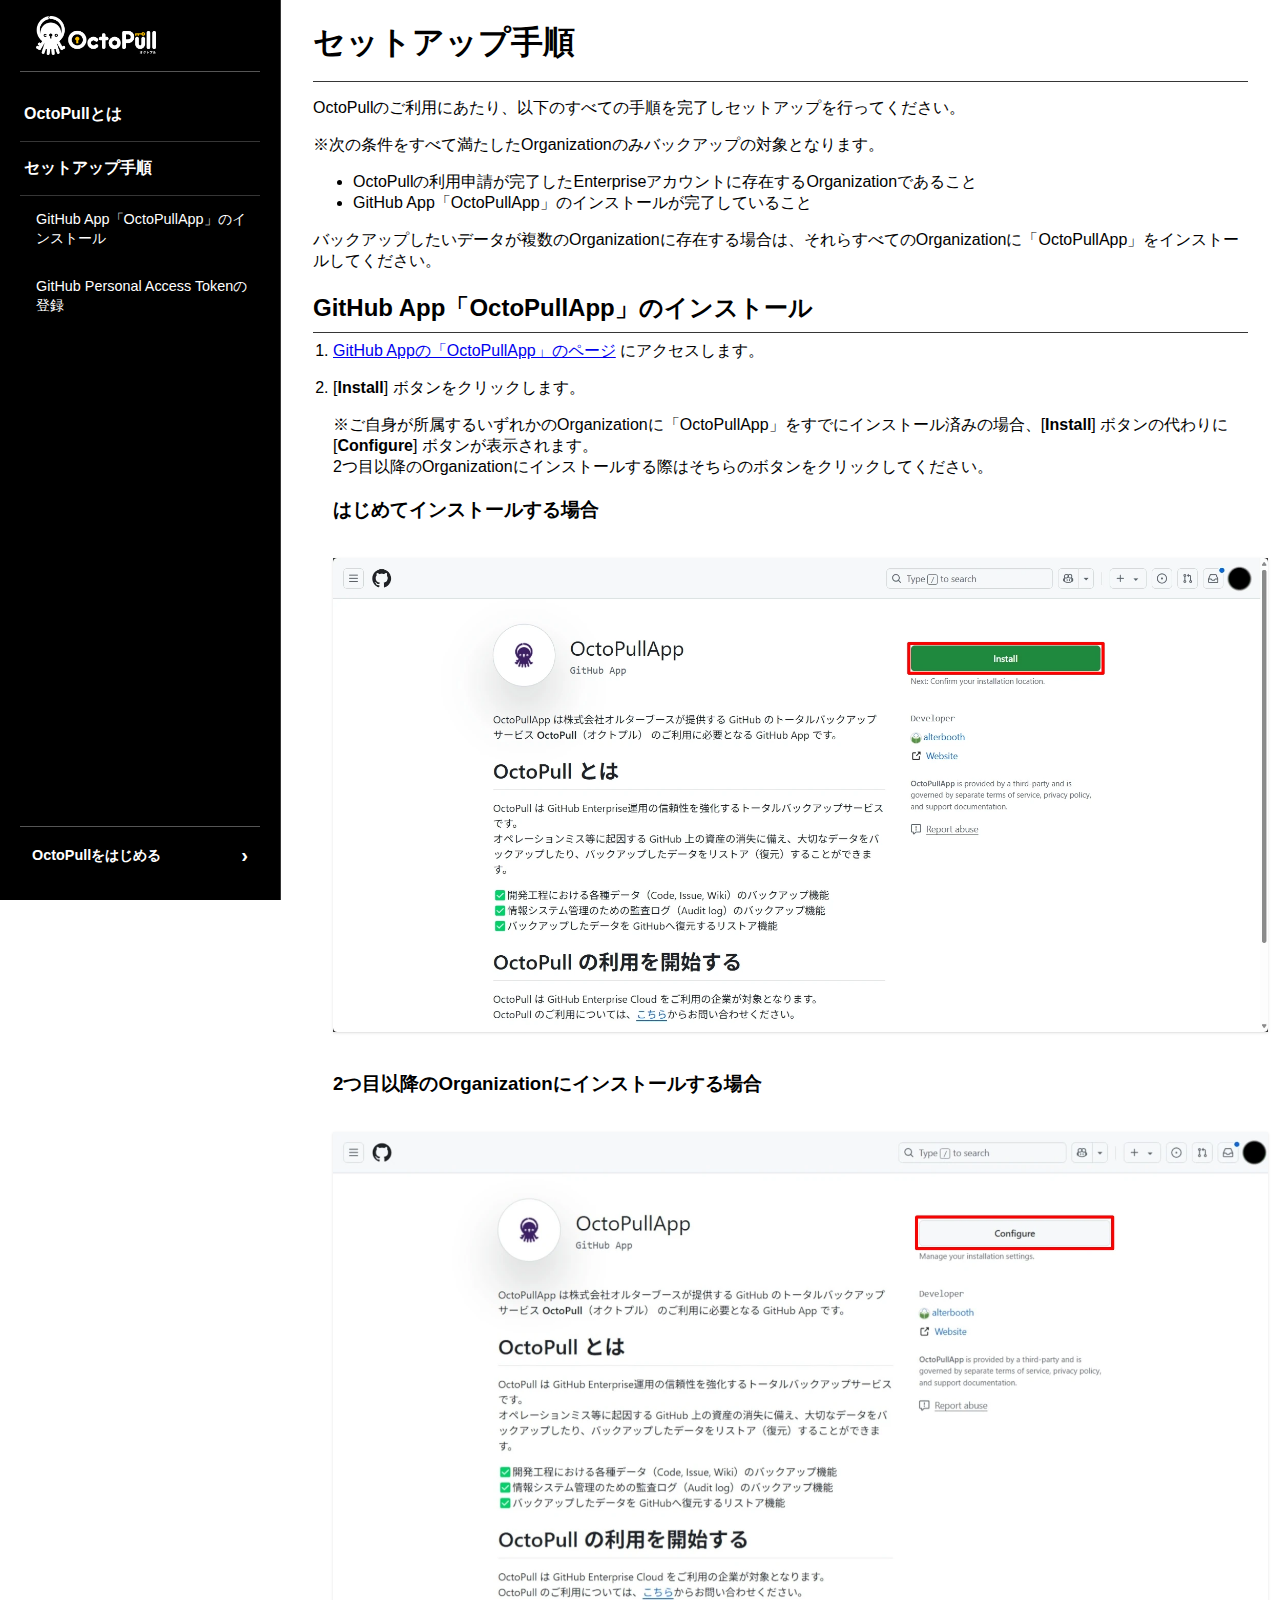
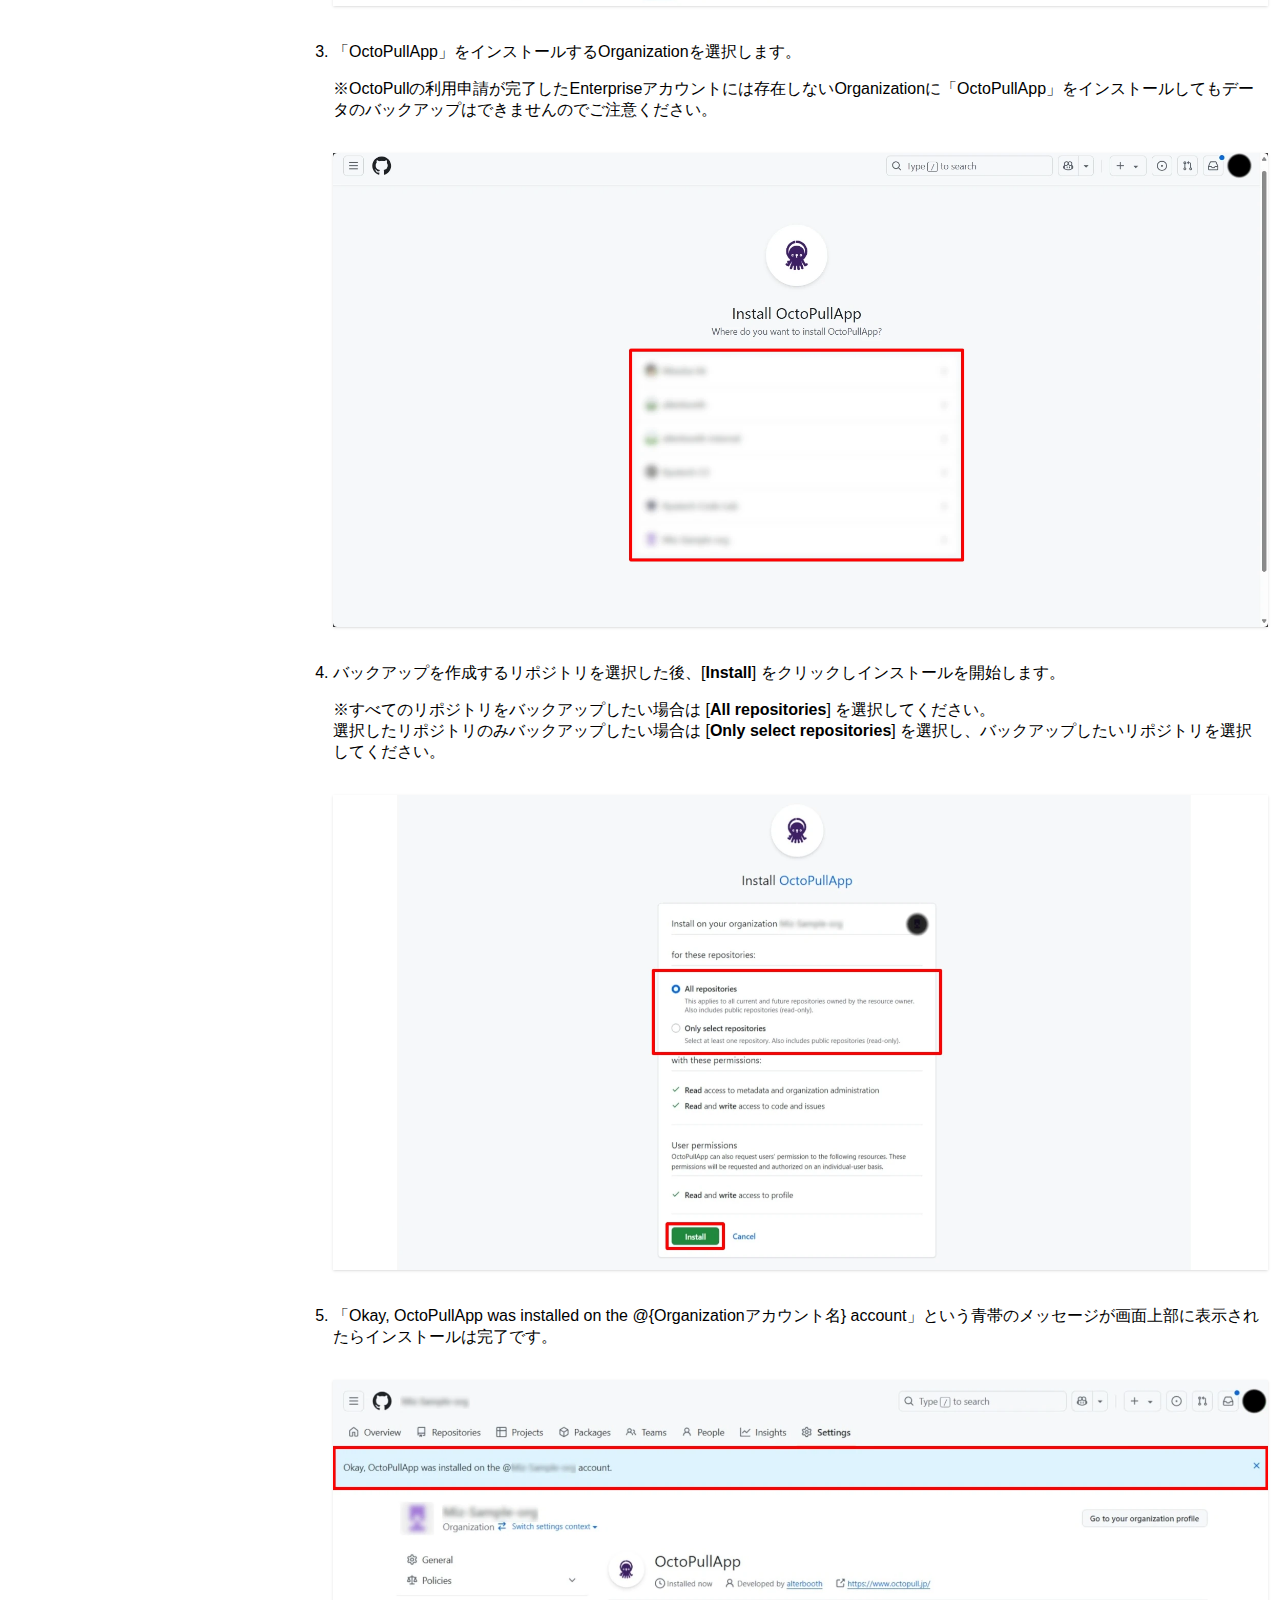
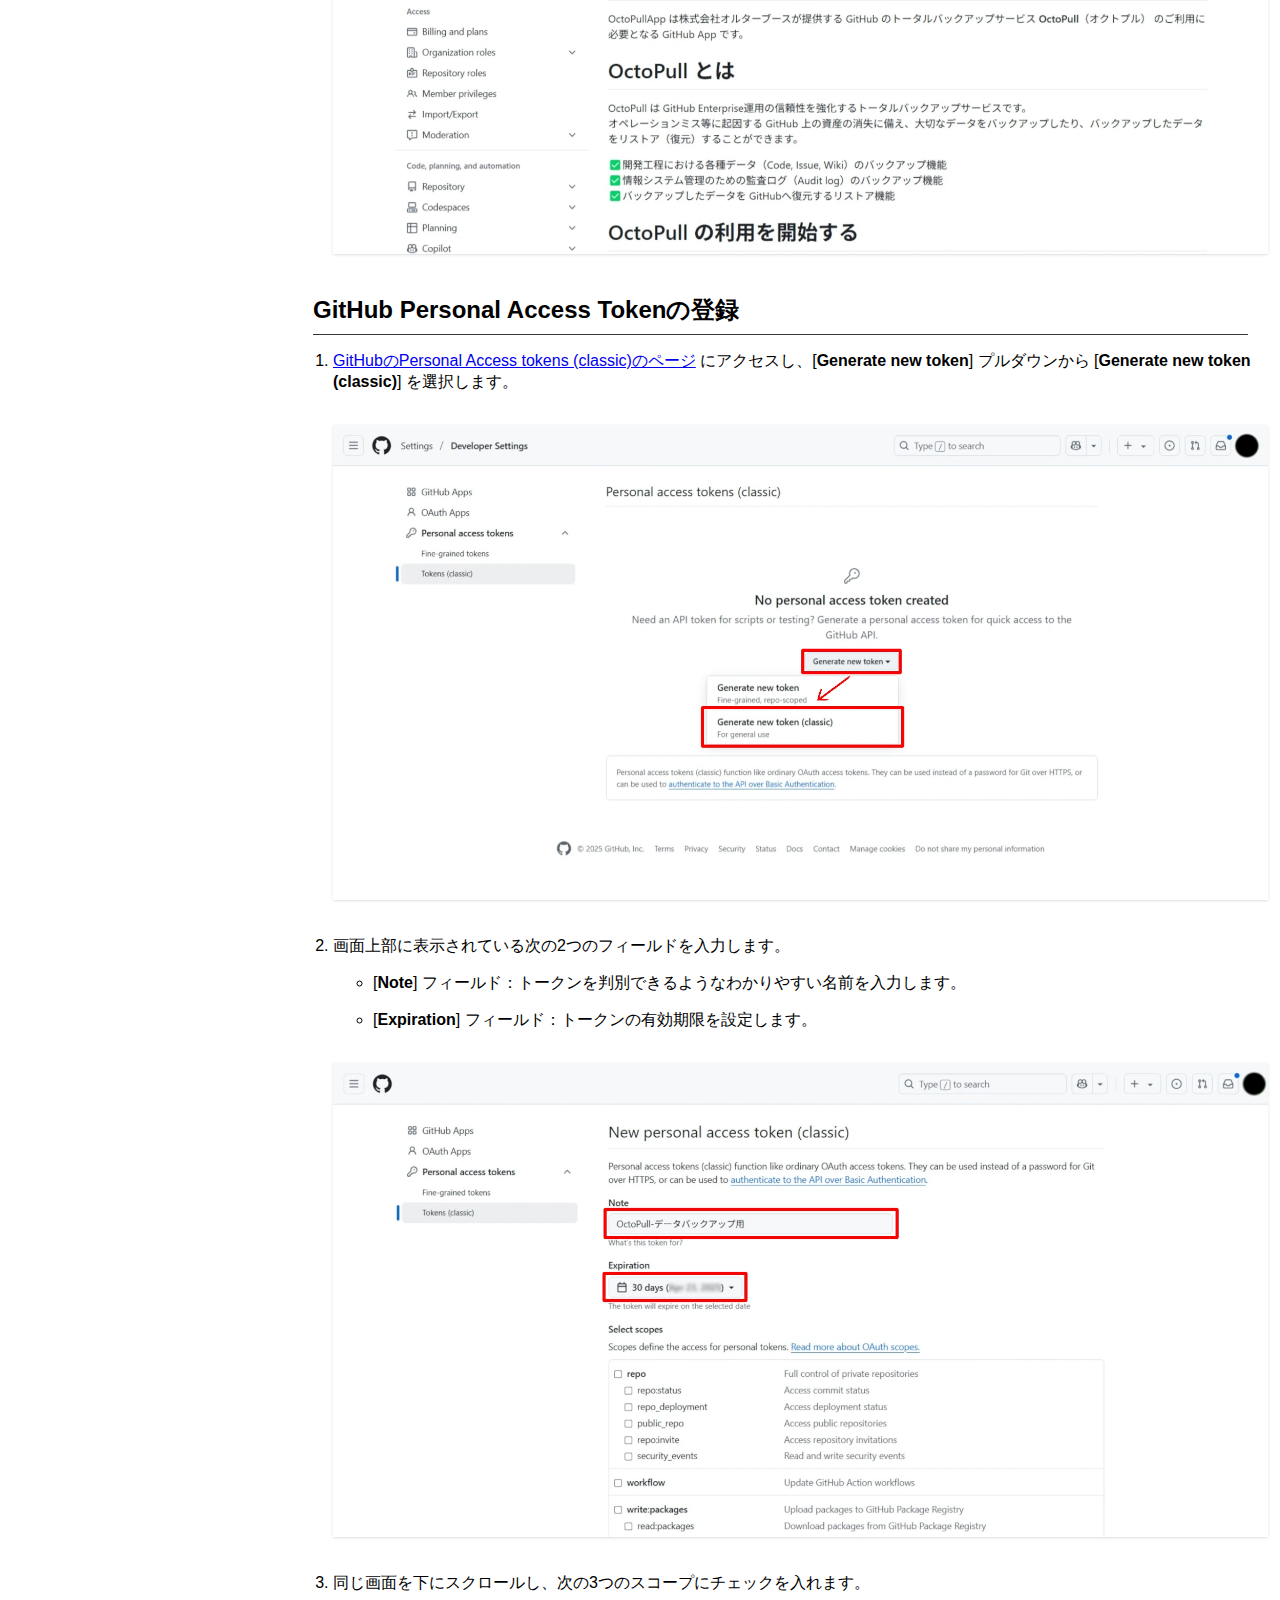
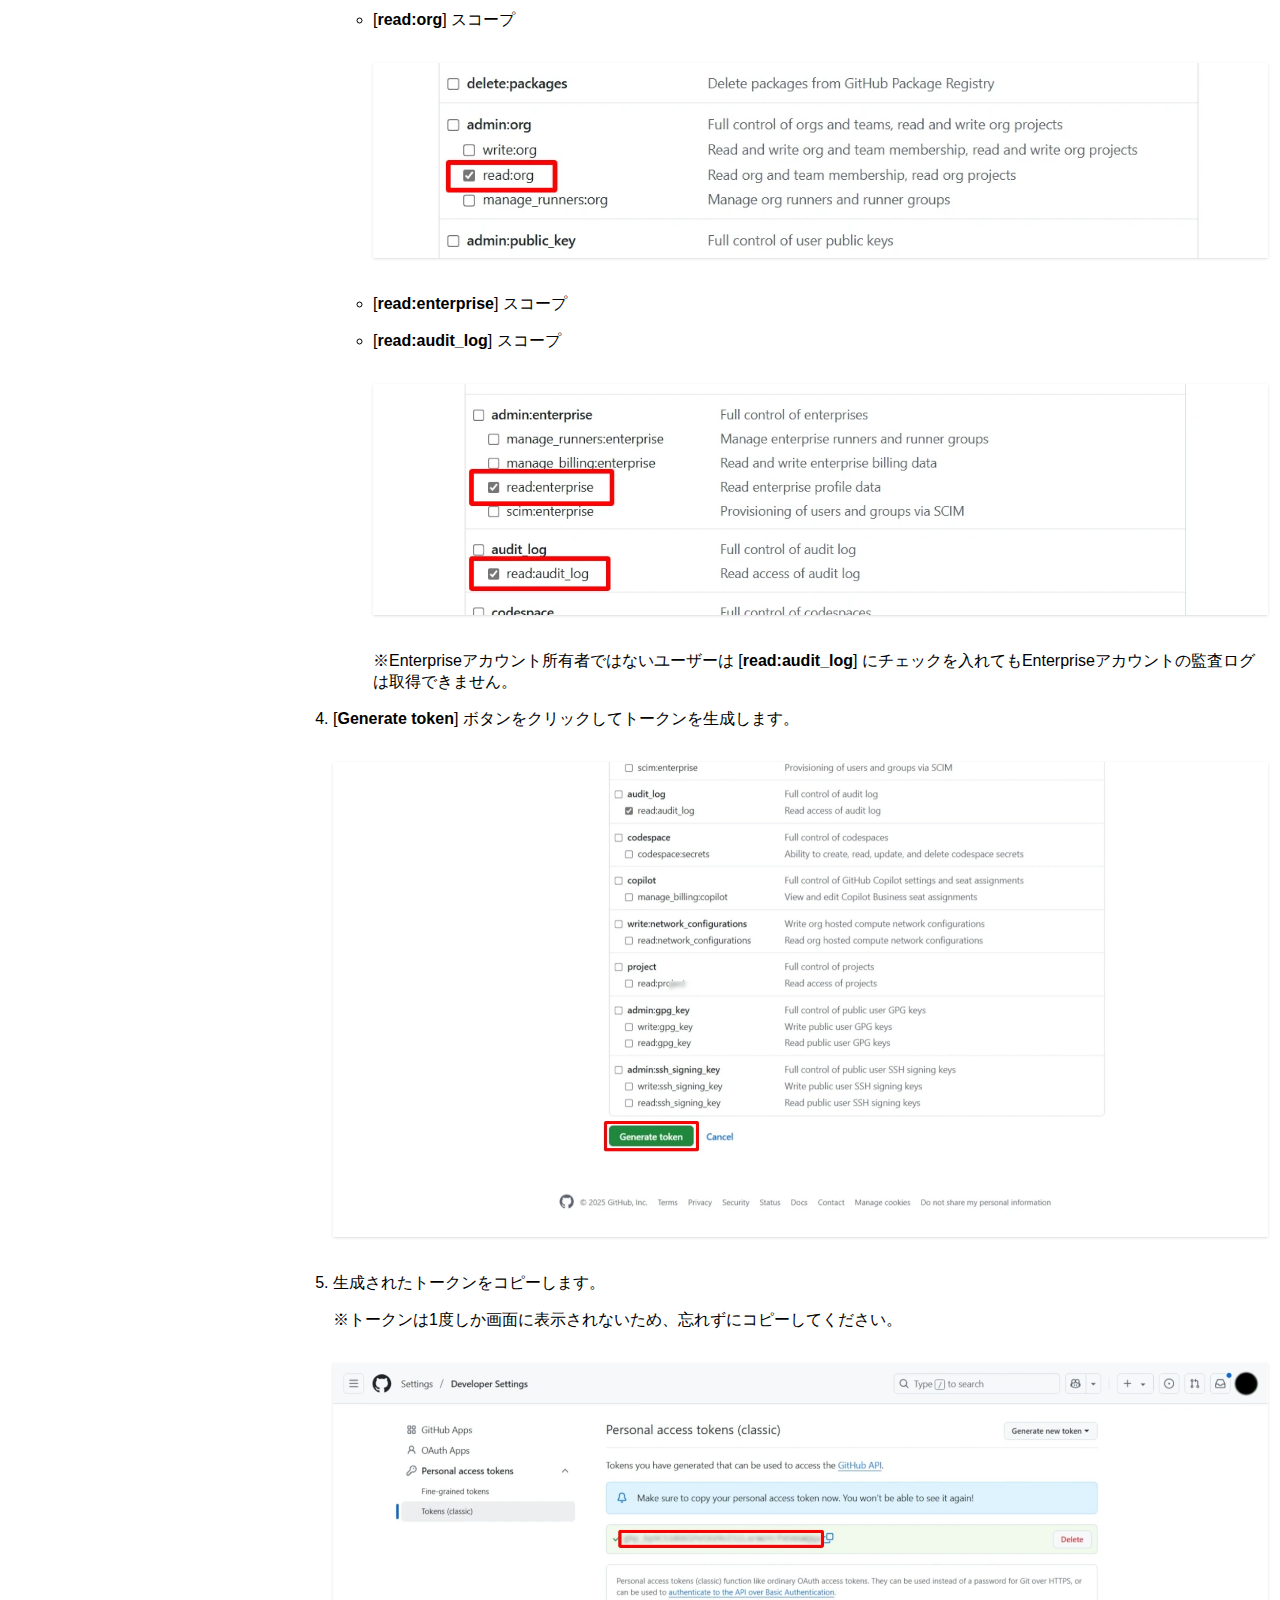
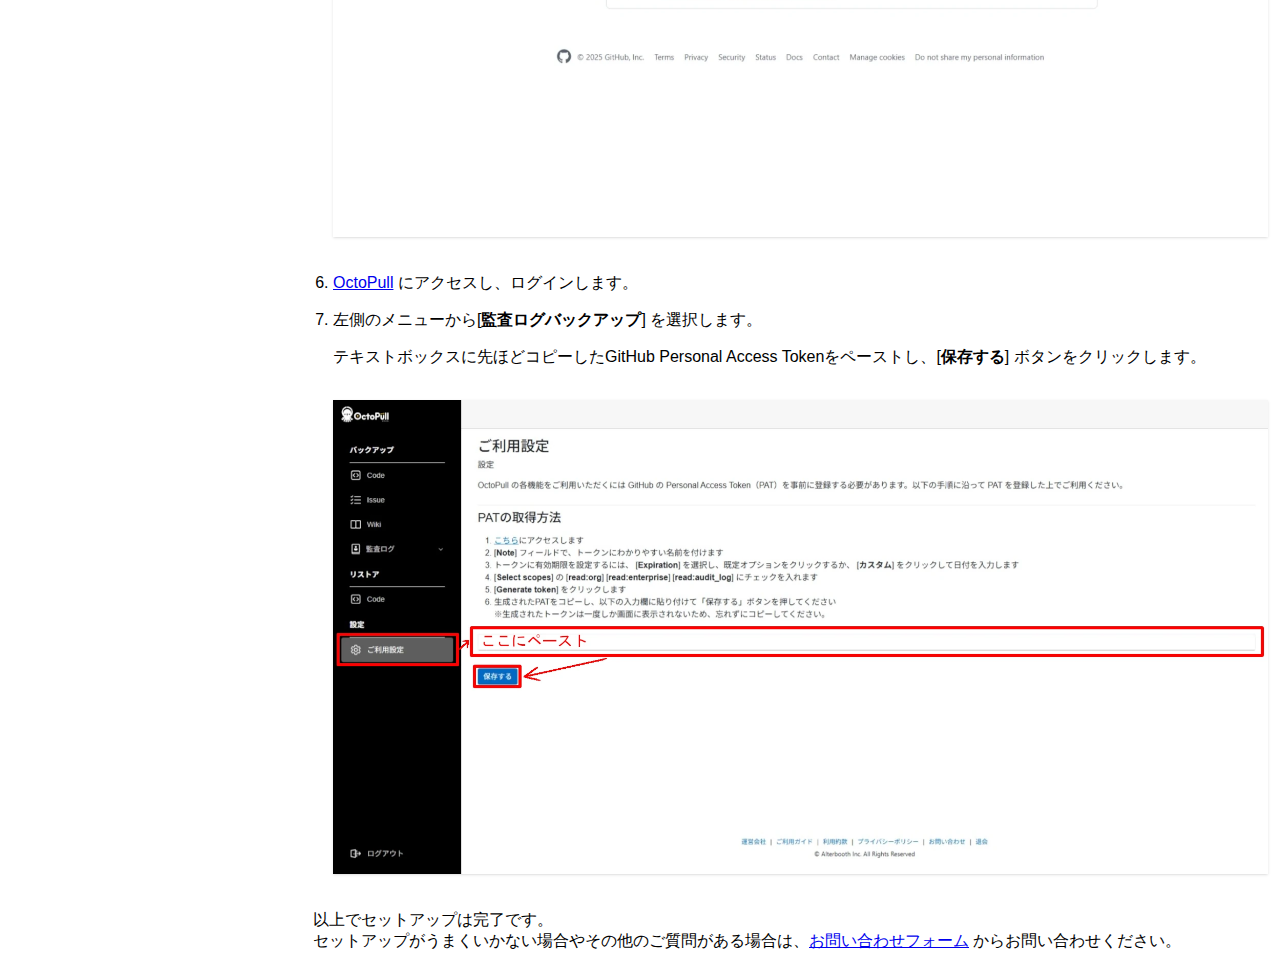
==== setup.html @ 58e3cc3b "[modify] #7 setup.htmlにトップページへのリンクを追加" ====
<!DOCTYPE html>
<html lang="ja">
<head>
  <meta charset="UTF-8">
  <meta name="viewport" content="width=device-width, initial-scale=1.0">
  <title>セットアップ手順</title>
  <link rel="stylesheet" href="./styles.css">
</head>
<body>
  <div class="container">
    <nav class="sidebar">
      <div class="sidebar-header">
        <a href="https://www.octopull.jp/" class="logo-link">
          <img src="./images/icons/Octopull_icon.png" alt="OctoPull Logo" class="logo-image">
        </a>
      </div>
      <ul class="nav-list">
        <li class="nav-item">
          <a href="/index.html" class="nav-link">OctoPullとは</a>
          <a href="#setup" class="nav-link">セットアップ手順</a>
          <ul class="nav-sublist">
            <li class="nav-item">
              <a href="#github-app" class="nav-link">GitHub App「OctoPullApp」のインストール</a>
            </li>
            <li class="nav-item">
              <a href="#personal-token" class="nav-link">GitHub Personal Access Tokenの登録</a>
            </li>
          </ul>
        </li>
      </ul>
      <div class="sidebar-footer">
        <a href="https://www.octopull.jp/" class="nav-link">OctoPullをはじめる</a>
      </div>
    </nav>
    <main>
      <h1 id="setup">セットアップ手順</h1>
      <p>OctoPullのご利用にあたり、以下のすべての手順を完了しセットアップを行ってください。</p>
      <aside>
        <p>
          ※次の条件をすべて満たしたOrganizationのみバックアップの対象となります。
          <ul>
            <li>OctoPullの利用申請が完了したEnterpriseアカウントに存在するOrganizationであること</li>
            <li>GitHub App「OctoPullApp」のインストールが完了していること</li>
          </ul>
          バックアップしたいデータが複数のOrganizationに存在する場合は、それらすべてのOrganizationに「OctoPullApp」をインストールしてください。
        </p>
      </aside>
      <h2 id="github-app">GitHub App「OctoPullApp」のインストール</h2>
      <ol class="guide">
        <li>
          <a href="https://github.com/apps/octopullapp" target="_blank" rel="noopener noreferrer">GitHub Appの「OctoPullApp」のページ</a>
          にアクセスします。
        </li>
        <li>
          <p>[<b>Install</b>] ボタンをクリックします。</p>
          <aside>
            <p>※ご自身が所属するいずれかのOrganizationに「OctoPullApp」をすでにインストール済みの場合、[<b>Install</b>] ボタンの代わりに [<b>Configure</b>] ボタンが表示されます。
              <br/>
              2つ目以降のOrganizationにインストールする際はそちらのボタンをクリックしてください。
            </p>
          </aside>
        <h3>はじめてインストールする場合</h3>
          <img src="./images/how-to-start-01.webp" alt="GitHub Appの「OctoPullApp」のページ画面" class="screen-shot" />
        <h3>2つ目以降のOrganizationにインストールする場合</h3>
        <img src="./images/how-to-start-02.webp" alt="GitHub Appの「OctoPullApp」のページ画面" class="screen-shot" />
        </li>
        <li>
          <p>「OctoPullApp」をインストールするOrganizationを選択します。</p>
          <p>※OctoPullの利用申請が完了したEnterpriseアカウントには存在しないOrganizationに「OctoPullApp」をインストールしてもデータのバックアップはできませんのでご注意ください。</p>
          <img src="./images/how-to-start-03.webp" alt="Organizationの選択画面" class="screen-shot" />
        </li>
        <li>
          <p>バックアップを作成するリポジトリを選択した後、[<b>Install</b>] をクリックしインストールを開始します。</p>
          <aside>
            <p>
              ※すべてのリポジトリをバックアップしたい場合は [<b>All repositories</b>] を選択してください。
              <br/>
              選択したリポジトリのみバックアップしたい場合は [<b>Only select repositories</b>] を選択し、バックアップしたいリポジトリを選択してください。</p>
            </p>
          </aside>
          <img src="./images/how-to-start-04.webp" alt="リポジトリの選択画面" class="screen-shot" />
        </li>
        <li>
          <p>「Okay, OctoPullApp was installed on the @{Organizationアカウント名} account」という青帯のメッセージが画面上部に表示されたらインストールは完了です。</p>
          <img src="./images/how-to-start-05.webp" alt="インストール完了画面" class="screen-shot" />
        </li>
      </ol>
      <h2 id="personal-token">GitHub Personal Access Tokenの登録</h2>
      <ol class="guide">
        <li>
          <p><a href="https://github.com/settings/tokens" target="_blank" rel="noopener noreferrer">GitHubのPersonal Access tokens (classic)のページ</a> にアクセスし、[<b>Generate new token</b>] プルダウンから [<b>Generate new token (classic)</b>] を選択します。</p>
          <img src="./images/how-to-start-06.webp" alt="GitHubのDeveloper settings画面" class="screen-shot" />
        </li>
        <li>
          <p>画面上部に表示されている次の2つのフィールドを入力します。</p>
          <ul>
            <li>
              <p>[<b>Note</b>] フィールド：トークンを判別できるようなわかりやすい名前を入力します。</p>
            </li>
            <li>
              <p>[<b>Expiration</b>] フィールド：トークンの有効期限を設定します。</p>
            </li>
          </ul>
          <img src="./images/how-to-start-07.webp" alt="GitHubのPersonal access token作成画面上部" class="screen-shot" />
        </li>
        <li>
          <p>同じ画面を下にスクロールし、次の3つのスコープにチェックを入れます。</p>
          <ul>
            <li>
              <p>[<b>read:org</b>] スコープ</p>
            <img src="./images/how-to-start-08.webp" alt="GitHubのPersonal access token作成画面のスコープ一覧1" class="screen-shot" />
            </li>
            <li>
              <p>[<b>read:enterprise</b>] スコープ</p>
              </li>
            <li>
              <p>[<b>read:audit_log</b>] スコープ</p>
              <img src="./images/how-to-start-09.webp" alt="GitHubのPersonal access token作成画面のスコープ一覧2" class="screen-shot" />
              <aside>
                <p>※Enterpriseアカウント所有者ではないユーザーは [<b>read:audit_log</b>] にチェックを入れてもEnterpriseアカウントの監査ログは取得できません。</p>
              </aside>
            </li>
          </ul>
        </li>
        <li>
          <p>[<b>Generate token</b>] ボタンをクリックしてトークンを生成します。</p>
          <img src="./images/how-to-start-10.webp" alt="GitHubのPersonal access token作成画面下部" class="screen-shot" />
        </li>
        <li>
          <p>生成されたトークンをコピーします。</p>
          <aside>
            <p>※トークンは1度しか画面に表示されないため、忘れずにコピーしてください。</p>
          </aside>
          <img src="./images/how-to-start-11.webp" alt="GitHubのPersonal access token作成画面下部" class="screen-shot" />
        </li>
        <li>
          <p><a href="https://www.octopull.jp" target="_blank" rel="noopener noreferrer">OctoPull</a> にアクセスし、ログインします。</p>
        </li>
        <li>
          <p>左側のメニューから[<b>監査ログバックアップ</b>] を選択します。</p>
          <p>テキストボックスに先ほどコピーしたGitHub Personal Access Tokenをペーストし、[<b>保存する</b>] ボタンをクリックします。</p>
          <img src="./images/how-to-start-12.webp" alt="OctoPullのEnterprise監査ログ設定画面" class="screen-shot" />
        </li>
      </ol>
      <p>
        以上でセットアップは完了です。
        <br/>
        セットアップがうまくいかない場合やその他のご質問がある場合は、<a href="https://forms.office.com/r/4c56YCqYA6" target="_blank" rel="noopener noreferrer">お問い合わせフォーム</a> からお問い合わせください。
      </p>
    </main>
  </div>
</body>
</html>
---- styles.css ----
:root {  
  /* Background Colors */
  --color-bg-primary: #000000;
  --color-bg-secondary: #161616;
  
  /* Border Colors */
  --color-border-primary: #363636;
  --color-border-secondary: #555555;
  
  /* Text Colors */
  --color-text-primary: #ffffff;
}

body {
  max-width: 100%;
  padding: 16px;
  margin: 0;
  padding: 0;
  font-family: -apple-system, BlinkMacSystemFont, "Segoe UI", Roboto, "Helvetica Neue", Arial, sans-serif;
}

main {
  flex: 1;
  padding: 0 2em;
  max-width: 60rem;
  margin: 0 auto;
}

main > h1 {
  margin-bottom: 0.5rem;
  padding-bottom: 1rem;
  border-bottom: 1px solid var(--color-border-primary);
}

main > h2 {
  margin-bottom: 0.5rem;
  padding-bottom: 0.5rem;
  border-bottom: 1px solid var(--color-border-primary);
}

.guide {
  width: 100%;
  padding-left: 20px;
  margin: 0;
}

.screen-shot {
  width: 100%;
  height: auto;
  box-shadow: 0 1px 3px 0 rgb(0 0 0 / 0.1), 0 1px 2px -1px rgb(0 0 0 / 0.1);
  margin: 16px 0;
}

.container {
  display: flex;
  min-height: 100vh;
  max-width: 1440px;
  margin: 0 auto;
}

/* Sidebar */

.sidebar {
  width: 240px;
  padding: 0px 20px;
  background-color: var(--color-bg-primary);
  border-right: 1px solid var(--color-border-primary);
  position: sticky;
  top: 0;
  height: 100vh;
  display: flex;
  flex-direction: column;
}

/* Sidebar Header */

.sidebar-header {
  margin-bottom: 1em;
  border-bottom: 1px solid var(--color-border-secondary);
  padding: 0;
}

.logo-link {
  display: block;
  text-decoration: none;
  padding: 16px;
  width: 100%;
  box-sizing: border-box;
  transition: background-color 0.2s ease;
}

.logo-image {
  width: 120px;
  height: auto;
  display: block;
}

/* Sidebar Content */

.sidebar h2 {
  margin-top: 0;
  font-size: 1.2em;
  color: var(--color-text-primary);
}

.sidebar ul {
  list-style: none;
  padding: 0;
}

.sidebar li {
  margin: 0;
}

.sidebar a {
  color: var(--color-text-primary);
  text-decoration: none;
  font-size: 0.9em;
  transition: opacity 0.2s ease;
}

.sidebar a:hover {
  text-decoration: none;
  opacity: 0.8;
}

.nav-item {
  margin: 12px 0;
  position: relative;
}

.nav-link {
  color: var(--color-text-primary);
  text-decoration: none;
  font-size: 0.9em;
  transition: all 0.2s ease;
  display: block;
  padding: 1em 8px;
}

.nav-link:hover {
  background-color: var(--color-border-primary);
  border-radius: 4px;
}

/* Sidebar List */

.nav-list {
  flex: 1;
  margin: 0;
  list-style: none;
  position: relative;
  overflow-y: auto;
  padding: 16px;
}

.nav-list > .nav-item > .nav-link {
  font-size: 1em;
  font-weight: 600;
  padding-left: 4px;
  border-bottom: 1px solid var(--color-border-primary);
}

.nav-list::-webkit-scrollbar {
  width: 8px;
}

.nav-list::-webkit-scrollbar-track {
  background: var(--color-bg-secondary);
}

.nav-list::-webkit-scrollbar-thumb {
  background: var(--color-border-primary);
  border-radius: 4px;
}

.nav-list::-webkit-scrollbar-thumb:hover {
  background: var(--color-border-secondary);
}

/* Sidebar Sublist */

.nav-sublist {
  list-style: none;
  padding-left: 20px;
  border-radius: 4px;
}

.nav-sublist .nav-link {
  padding-left: 16px;
  position: relative;
}

/* Sidebar Footer */

.sidebar-footer {
  padding: 4px;
  border-top: 1px solid var(--color-border-secondary);
  margin-top: auto;
  margin-bottom: 1em;
}

.sidebar-footer .nav-link {
  font-weight: 600;
  display: flex;
  align-items: center;
  justify-content: space-between;
}

.sidebar-footer .nav-link::after {
  content: "›";
  font-size: 1.4em;
  line-height: 1;
  margin-left: 8px;
  transition: transform 0.2s ease;
}

.sidebar-footer .nav-link:hover::after {
  transform: translateX(8px);
}
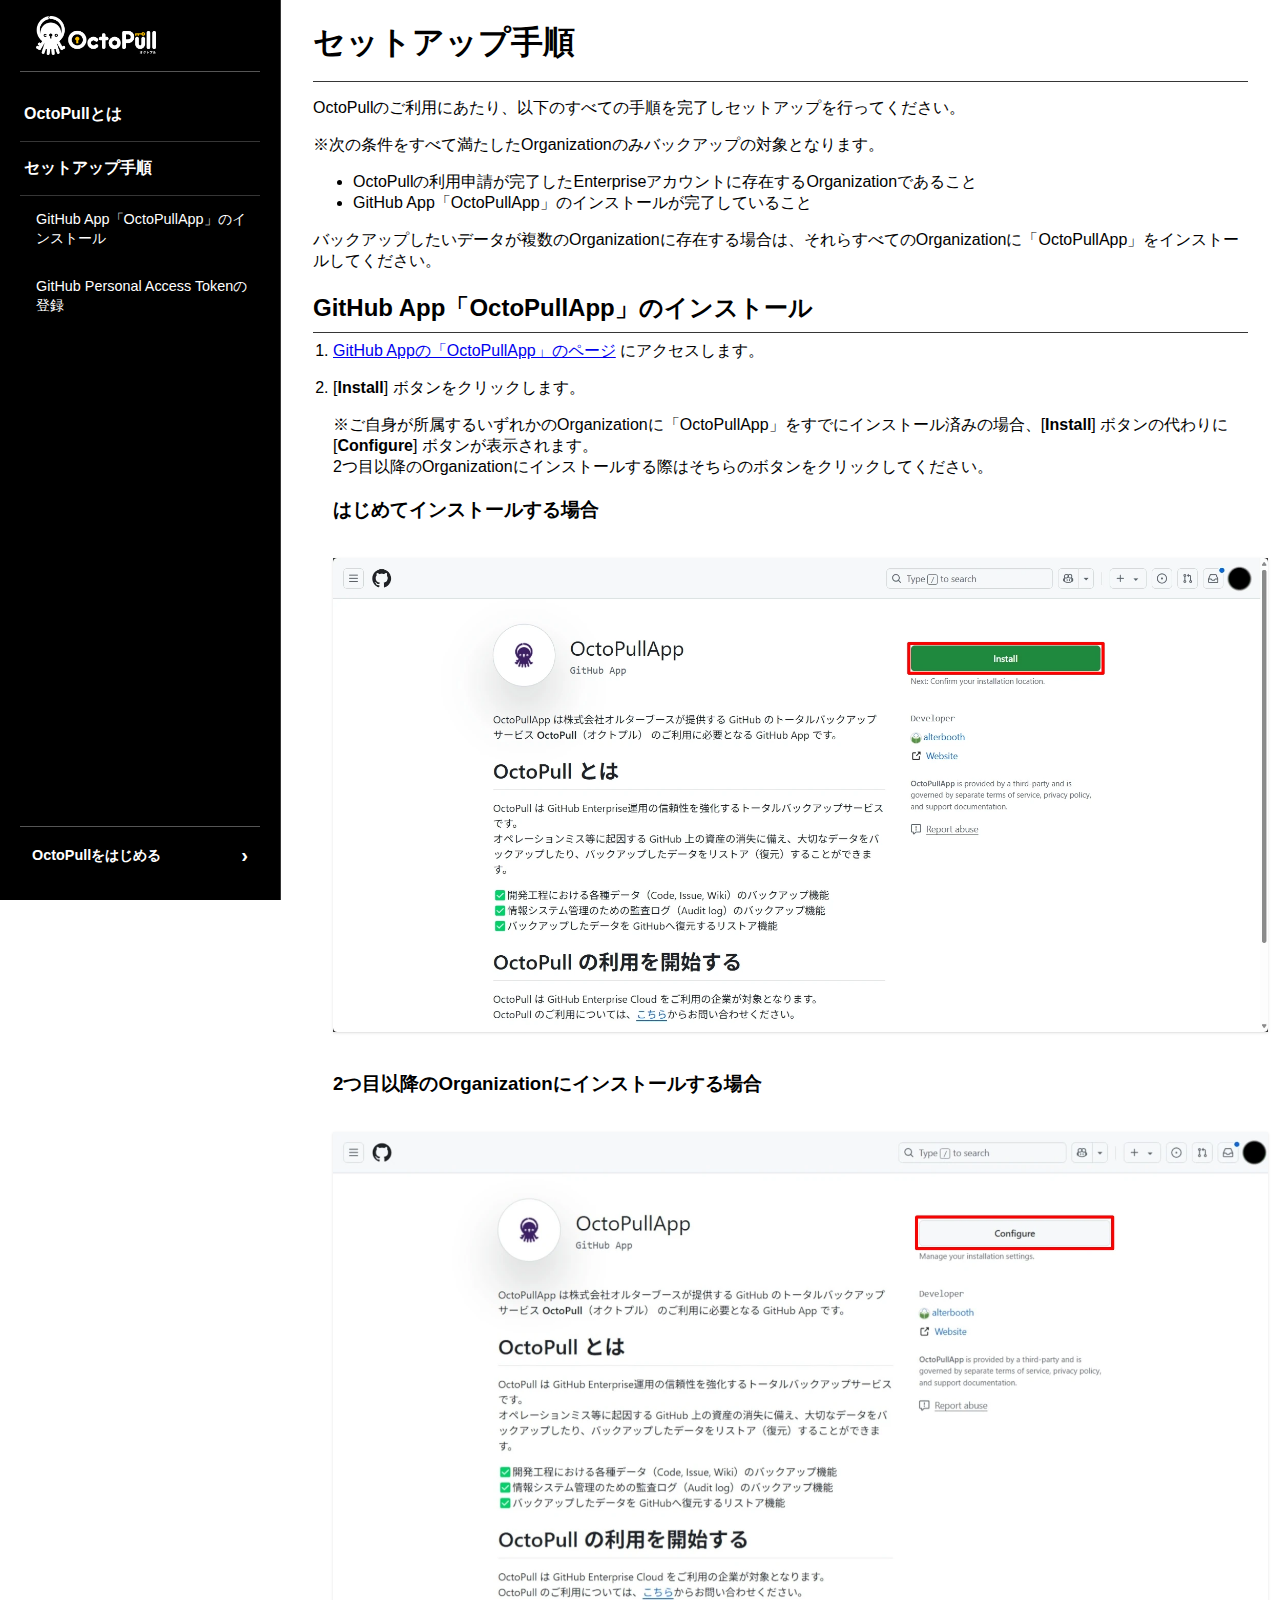
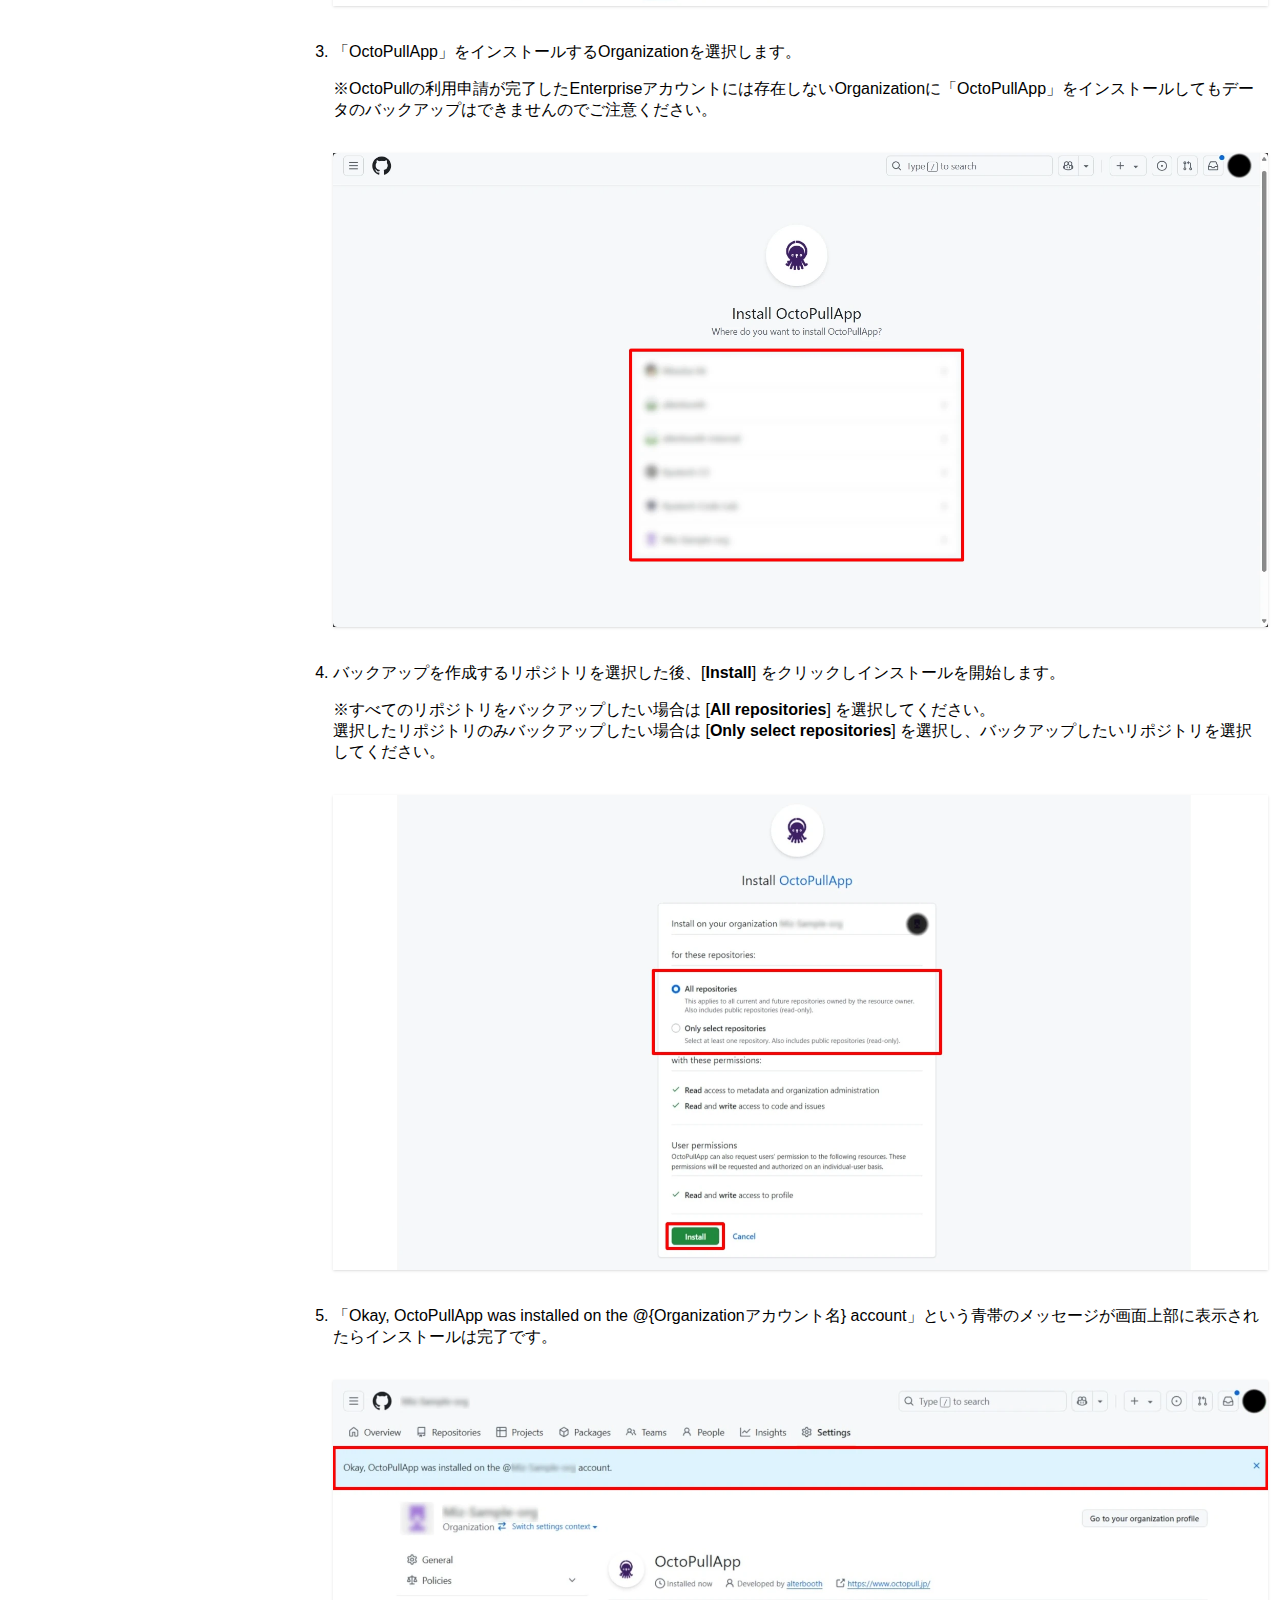
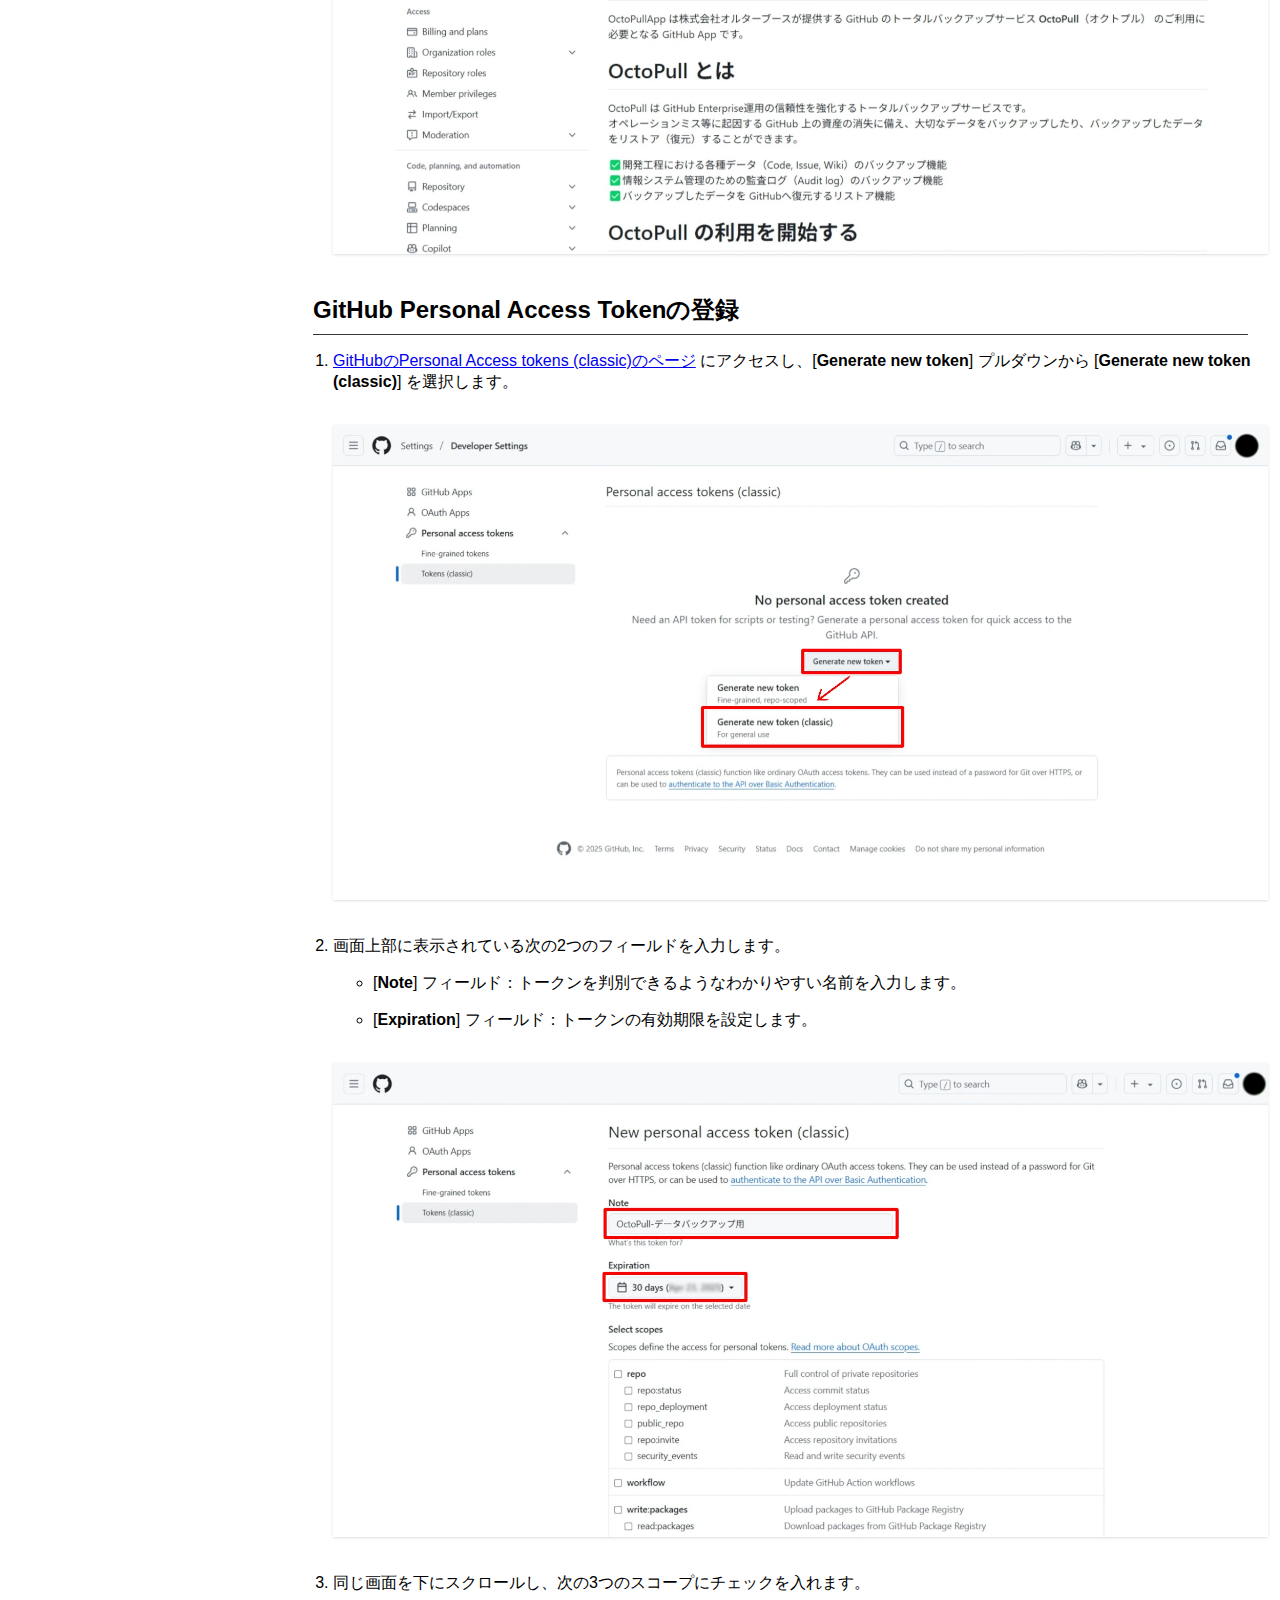
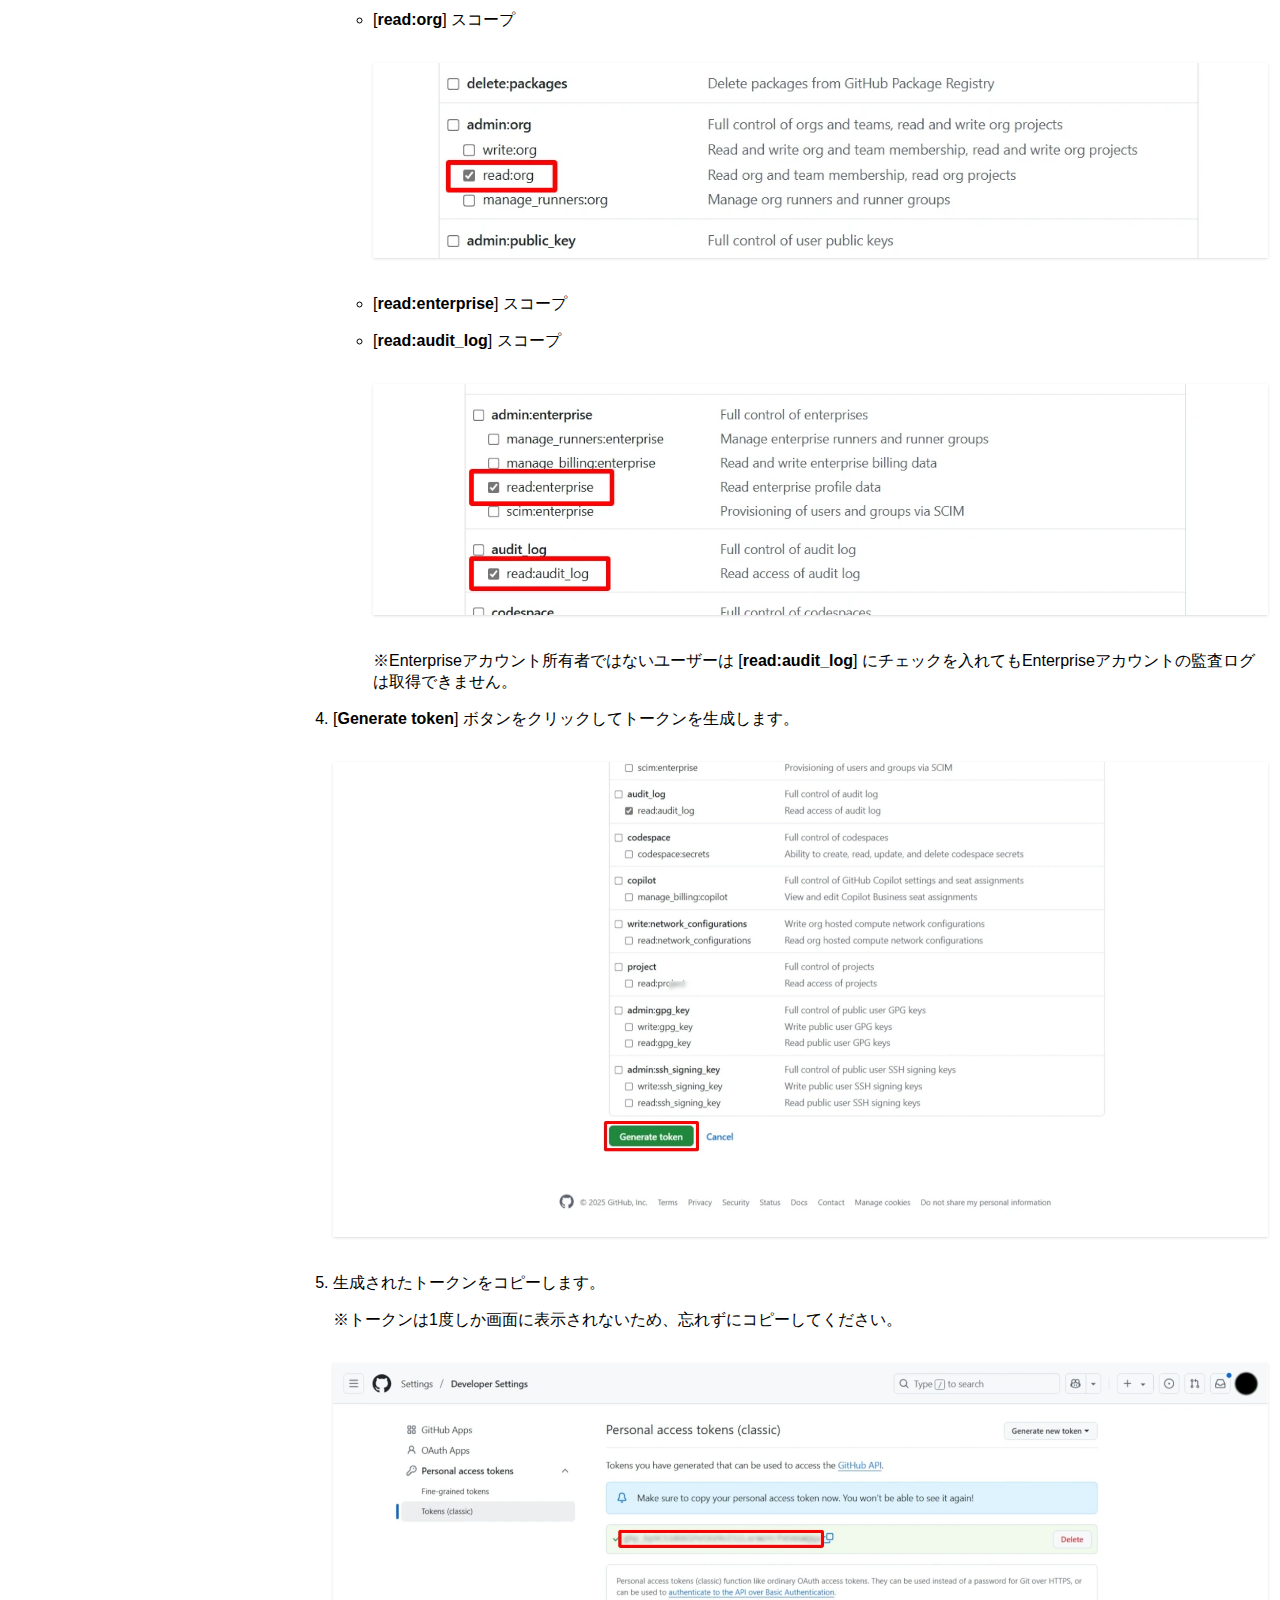
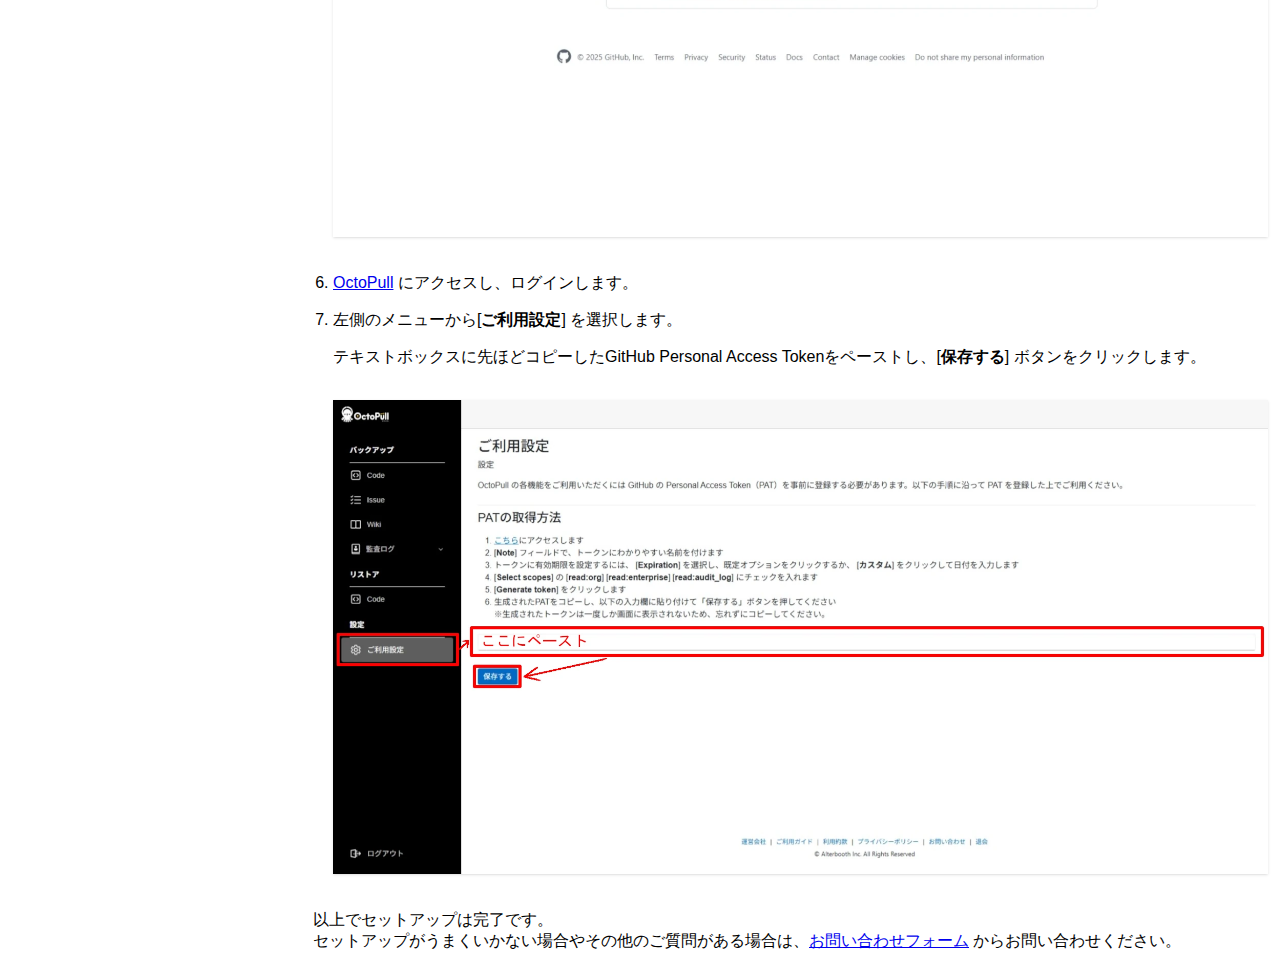
==== commit 048186af: "[modify] #7 setup.htmlの文言修正" ====
--- a/setup.html
+++ b/setup.html
@@ -137,7 +137,7 @@
           <p><a href="https://www.octopull.jp" target="_blank" rel="noopener noreferrer">OctoPull</a> にアクセスし、ログインします。</p>
         </li>
         <li>
-          <p>左側のメニューから[<b>監査ログバックアップ</b>] を選択します。</p>
+          <p>左側のメニューから[<b>ご利用設定</b>] を選択します。</p>
           <p>テキストボックスに先ほどコピーしたGitHub Personal Access Tokenをペーストし、[<b>保存する</b>] ボタンをクリックします。</p>
           <img src="./images/how-to-start-12.webp" alt="OctoPullのEnterprise監査ログ設定画面" class="screen-shot" />
         </li>
